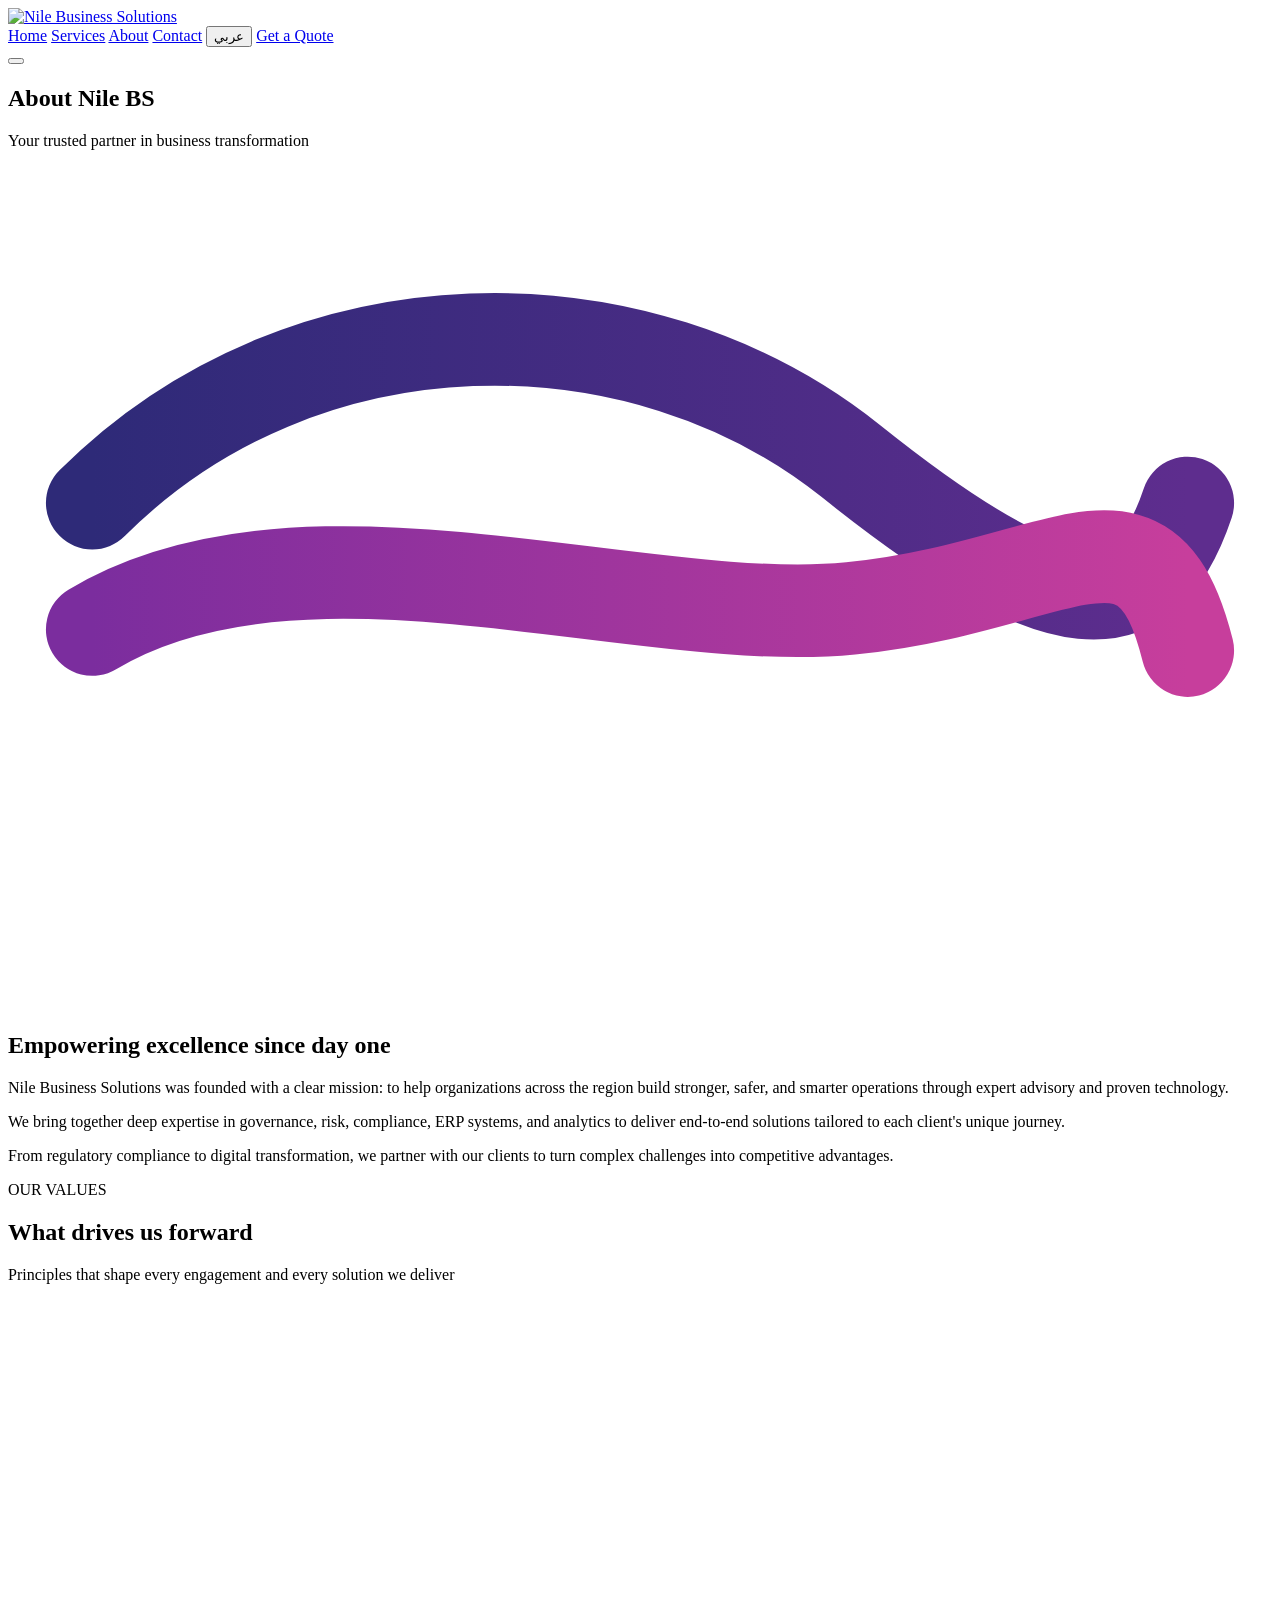
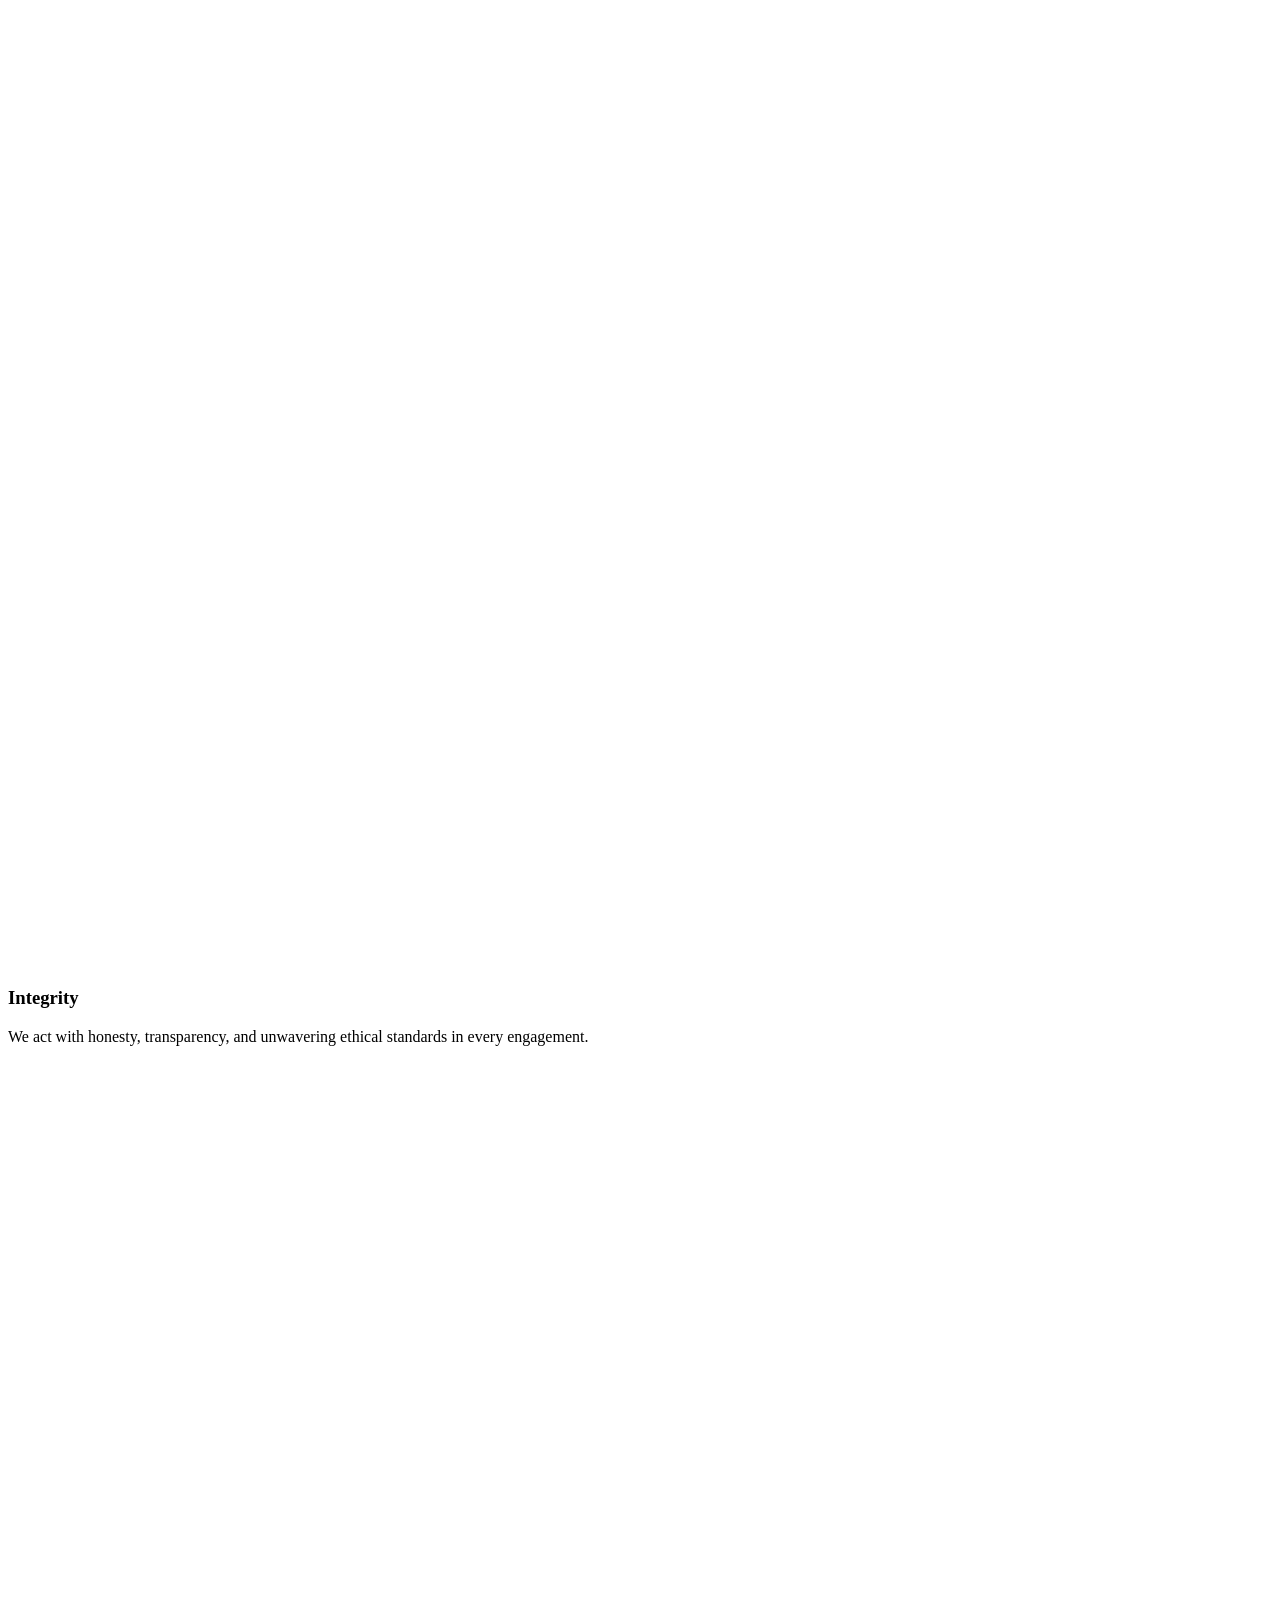
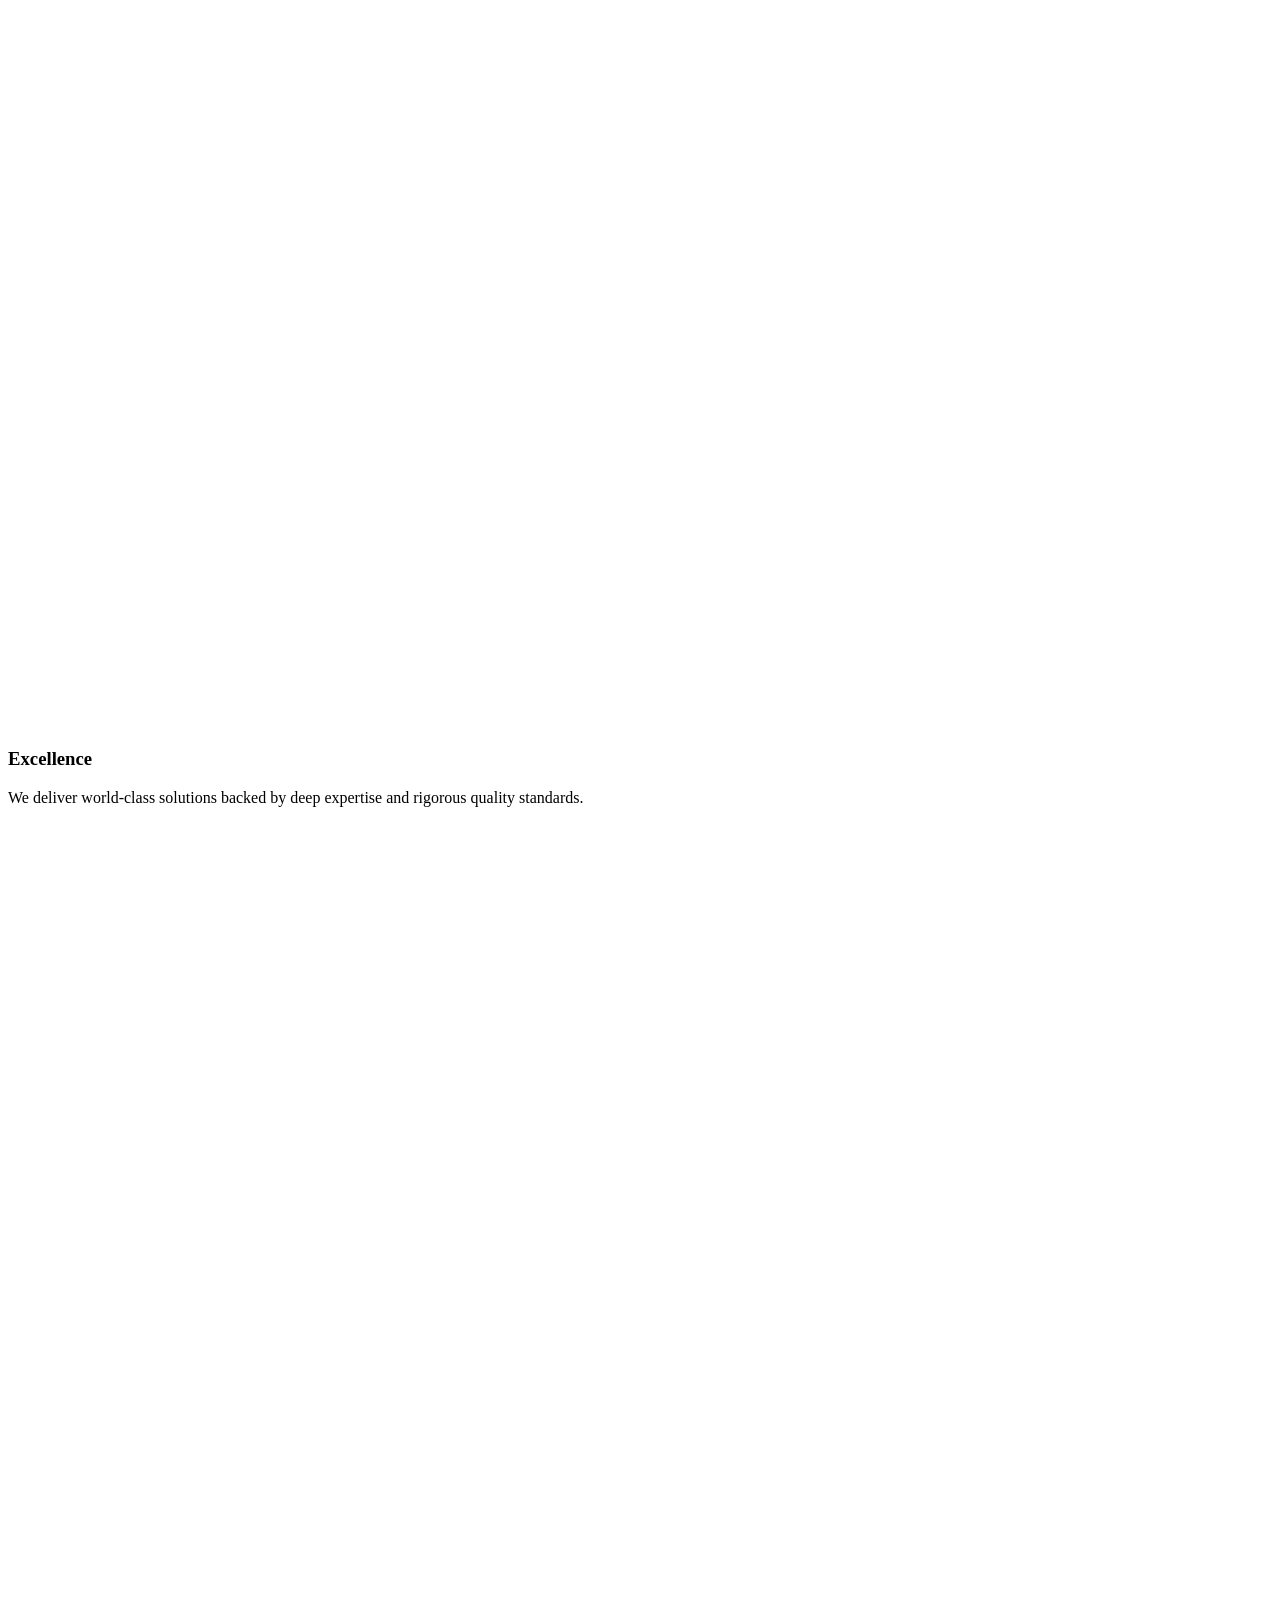
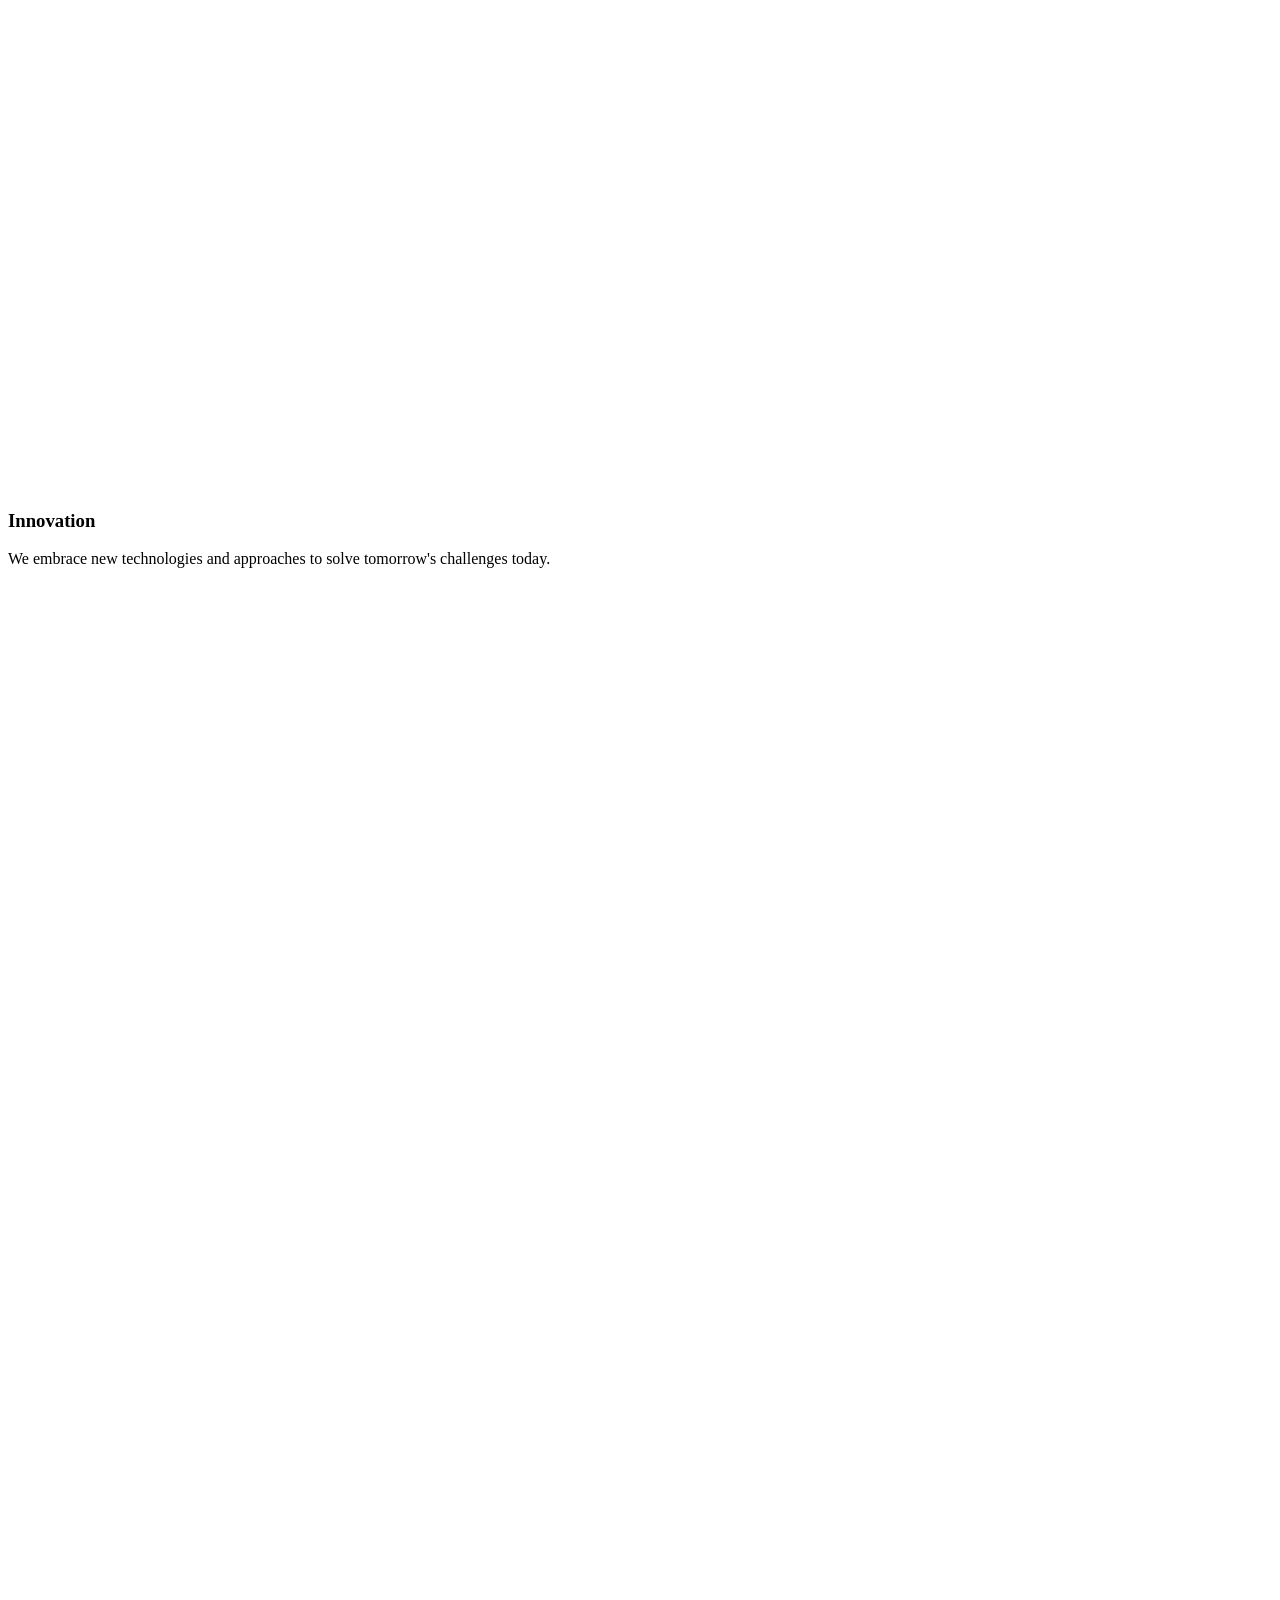
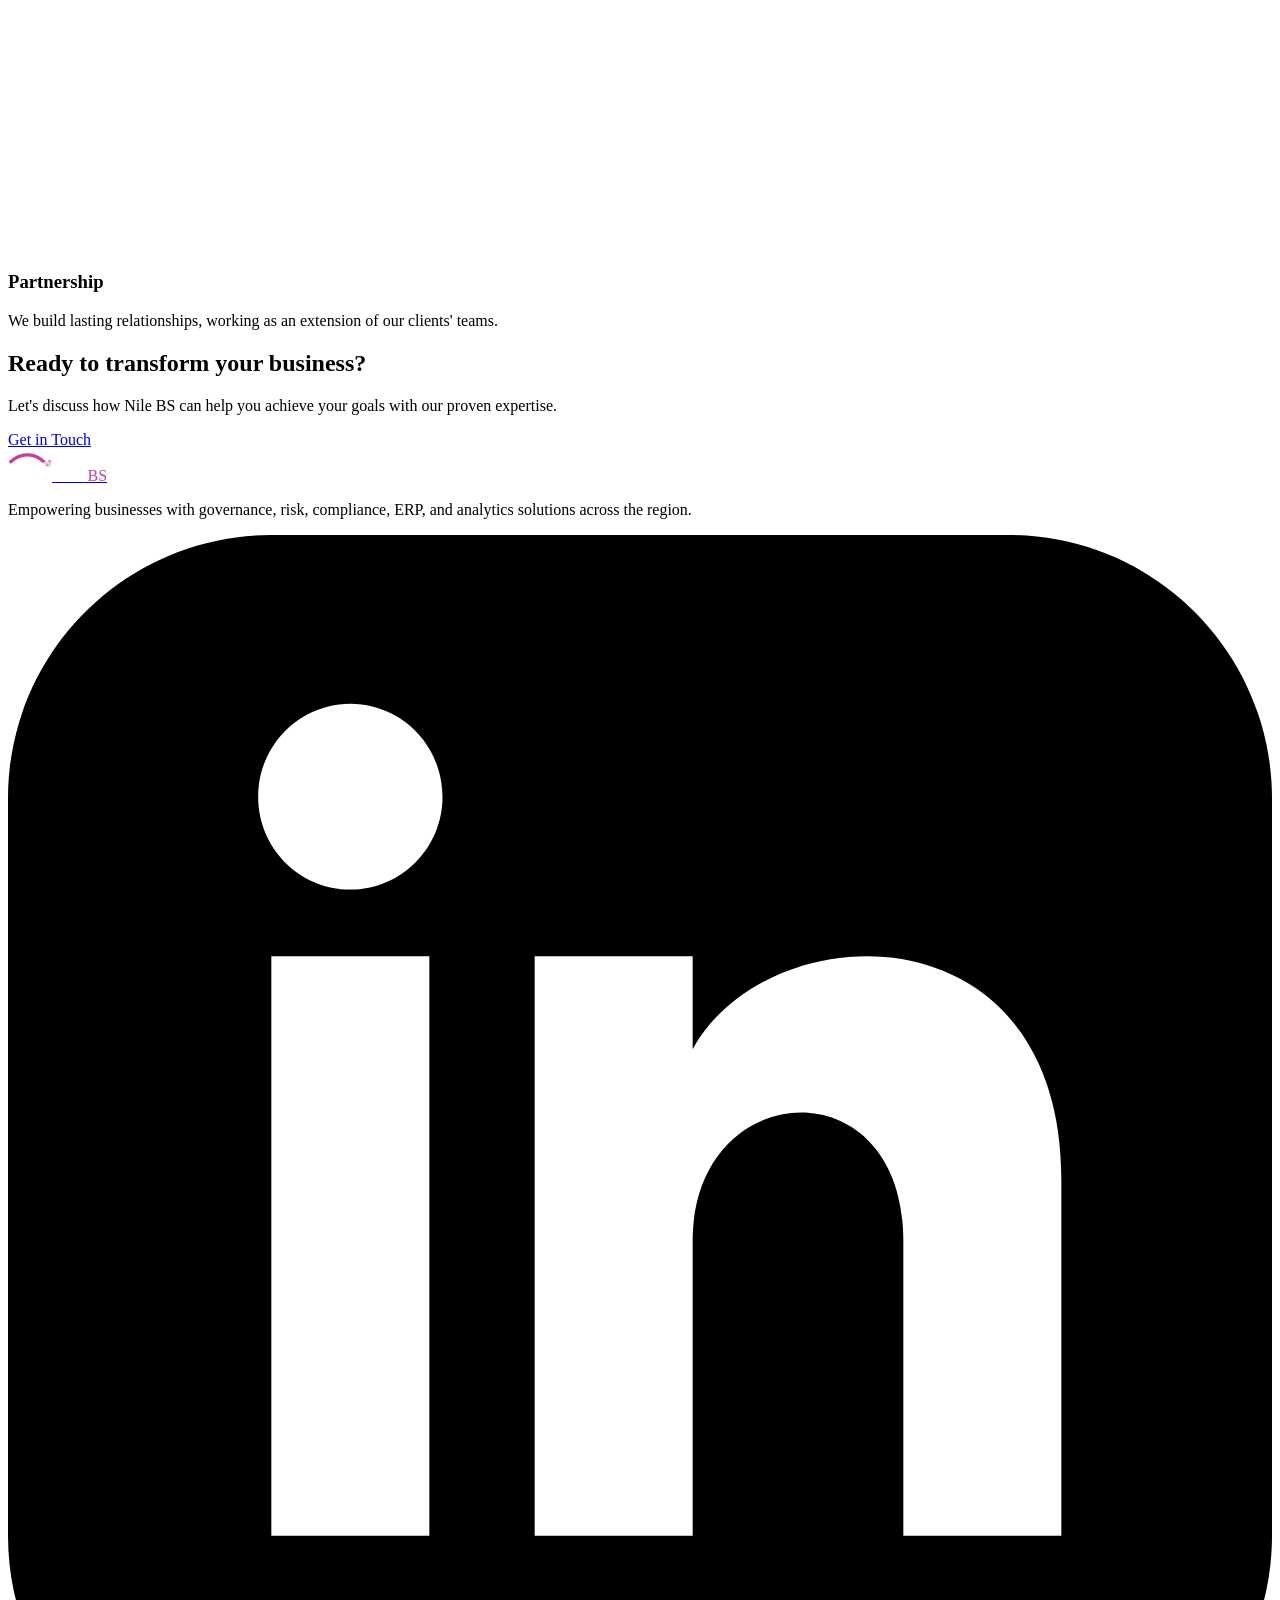
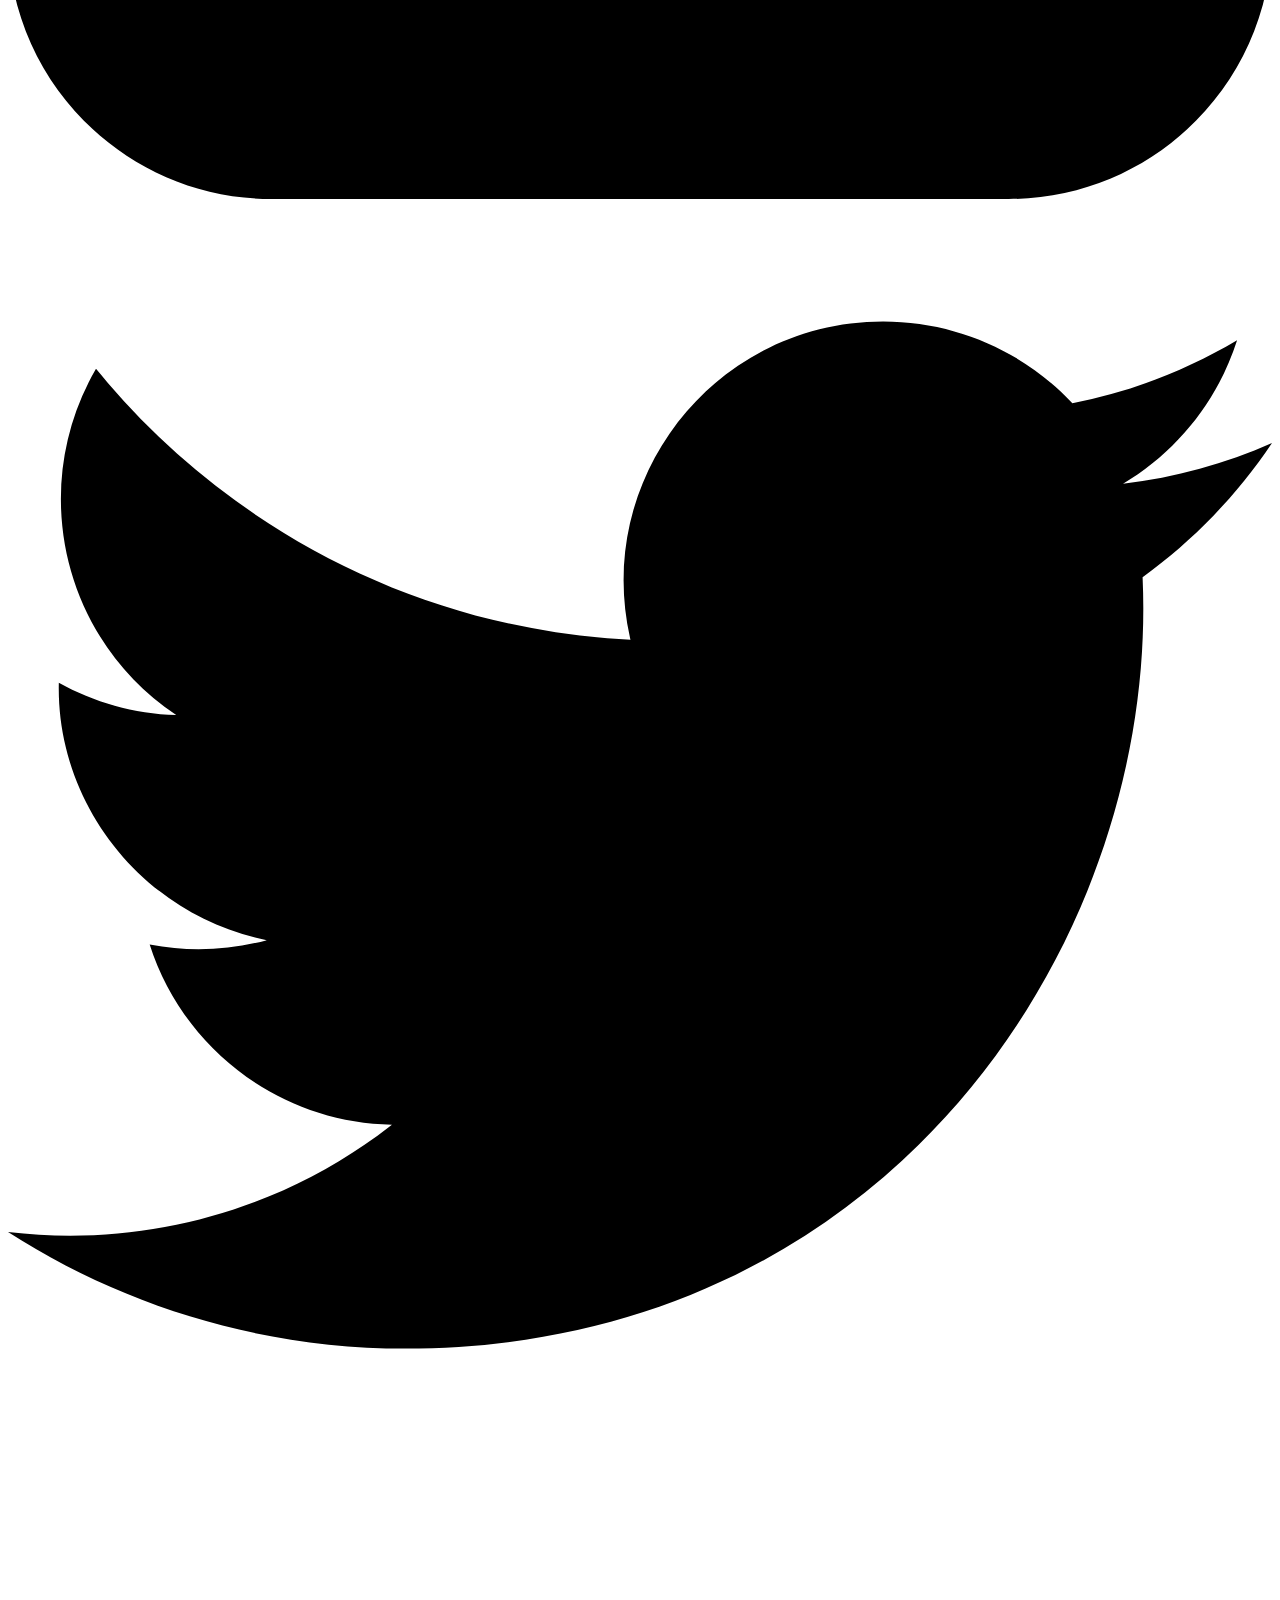
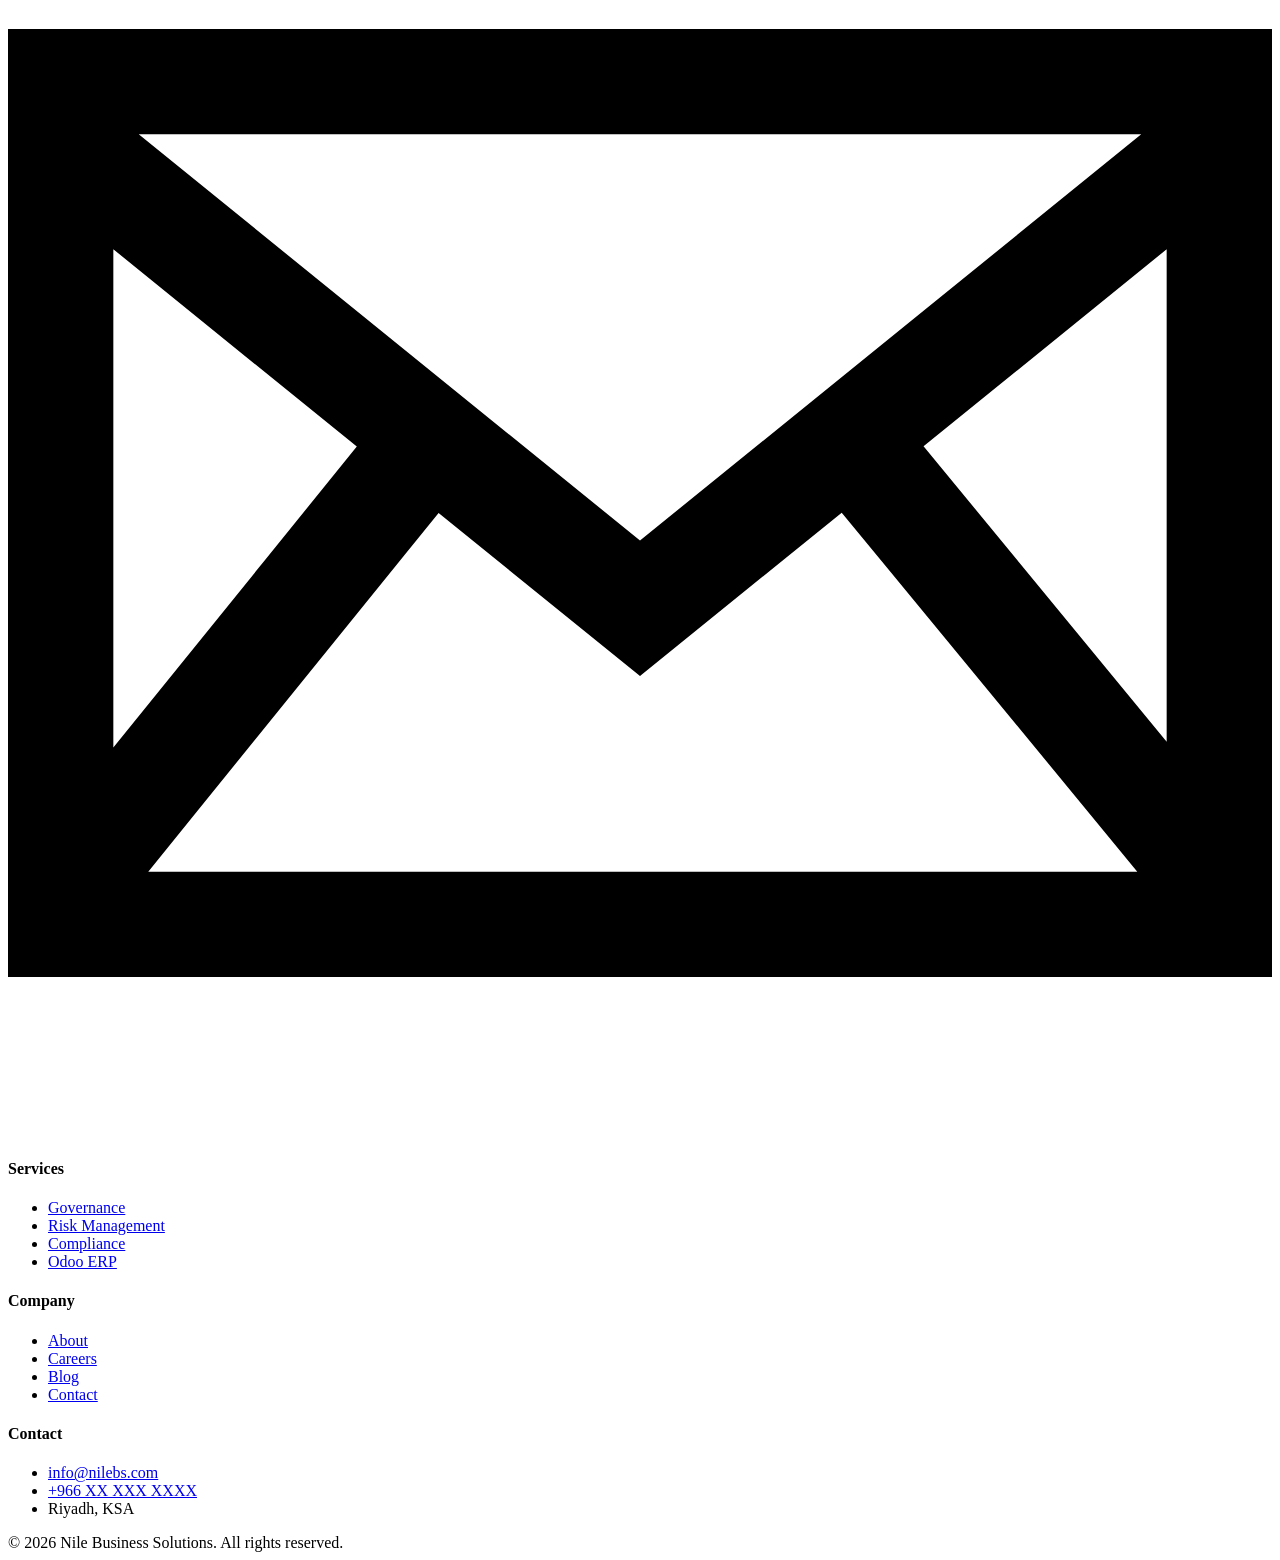
==== about.html @ 7e16ba7f "Add files via upload" ====
<!DOCTYPE html>
<html lang="en" dir="ltr">
<head>
<meta charset="UTF-8">
<meta name="viewport" content="width=device-width, initial-scale=1.0">
<meta name="description" content="Learn about Nile Business Solutions — our story, values, and commitment to excellence in business consulting.">
<title>About — Nile Business Solutions</title>
<link rel="preconnect" href="https://fonts.googleapis.com">
<link rel="preconnect" href="https://fonts.gstatic.com" crossorigin>
<link href="https://fonts.googleapis.com/css2?family=Inter:wght@300;400;500;600;700;800&family=Tajawal:wght@300;400;500;700;800&display=swap" rel="stylesheet">
<link rel="stylesheet" href="css/style.css">
<link rel="icon" type="image/svg+xml" href="images/favicon.svg">
</head>
<body>

<nav class="nav">
<div class="nav-container">
<a href="index.html" class="nav-logo">
<img src="images/logo.png" alt="Nile Business Solutions" style="height: 50px; width: auto;">
</a>
<div class="nav-menu">
<a href="index.html" class="nav-link" data-i18n="nav.home">Home</a>
<a href="services.html" class="nav-link" data-i18n="nav.services">Services</a>
<a href="about.html" class="nav-link active" data-i18n="nav.about">About</a>
<a href="contact.html" class="nav-link" data-i18n="nav.contact">Contact</a>
<button class="lang-switch">عربي</button>
<a href="contact.html" class="nav-cta" data-i18n="nav.cta">Get a Quote</a>
</div>
<button class="mobile-menu-btn" aria-label="Menu">
<span></span><span></span><span></span>
</button>
</div>
</nav>

<section class="page-hero">
<div class="container">
<h1 data-i18n="about.hero.title">About Nile BS</h1>
<p data-i18n="about.hero.subtitle">Your trusted partner in business transformation</p>
</div>
</section>

<section class="section">
<div class="container">
<div class="about-grid">
<div class="about-image fade-in">
<svg viewBox="0 0 300 200" xmlns="http://www.w3.org/2000/svg">
<defs>
<linearGradient id="aboutWave1" x1="0%" y1="0%" x2="100%" y2="0%">
<stop offset="0%" stop-color="#2E2A78"/><stop offset="100%" stop-color="#5E2D8E"/>
</linearGradient>
<linearGradient id="aboutWave2" x1="0%" y1="0%" x2="100%" y2="0%">
<stop offset="0%" stop-color="#7B2D9E"/><stop offset="100%" stop-color="#C73E9C"/>
</linearGradient>
</defs>
<path d="M 20 80 C 70 30, 150 30, 200 70 S 270 110, 280 80" stroke="url(#aboutWave1)" stroke-width="22" fill="none" stroke-linecap="round"/>
<path d="M 20 110 C 70 80, 150 110, 200 105 S 270 75, 280 115" stroke="url(#aboutWave2)" stroke-width="22" fill="none" stroke-linecap="round"/>
</svg>
</div>
<div class="about-text fade-in">
<h2 data-i18n="about.story.title">Empowering excellence since day one</h2>
<p data-i18n="about.story.p1">Nile Business Solutions was founded with a clear mission: to help organizations across the region build stronger, safer, and smarter operations through expert advisory and proven technology.</p>
<p data-i18n="about.story.p2">We bring together deep expertise in governance, risk, compliance, ERP systems, and analytics to deliver end-to-end solutions tailored to each client's unique journey.</p>
<p data-i18n="about.story.p3">From regulatory compliance to digital transformation, we partner with our clients to turn complex challenges into competitive advantages.</p>
</div>
</div>
</div>
</section>

<section class="section section-alt">
<div class="container">
<div class="section-title fade-in">
<span class="section-tag" data-i18n="about.values.tag">OUR VALUES</span>
<h2 data-i18n="about.values.title">What drives us forward</h2>
<p data-i18n="about.values.subtitle">Principles that shape every engagement and every solution we deliver</p>
</div>
<div class="values-grid">

<div class="value-card fade-in">
<div class="value-icon">
<svg viewBox="0 0 24 24" fill="none" stroke-width="2" stroke-linecap="round" stroke-linejoin="round"><path d="M12 22s8-4 8-10V5l-8-3-8 3v7c0 6 8 10 8 10z"/><polyline points="9 12 11 14 15 10"/></svg>
</div>
<h3 data-i18n="about.values.integrity.title">Integrity</h3>
<p data-i18n="about.values.integrity.desc">We act with honesty, transparency, and unwavering ethical standards in every engagement.</p>
</div>

<div class="value-card fade-in">
<div class="value-icon">
<svg viewBox="0 0 24 24" fill="none" stroke-width="2" stroke-linecap="round" stroke-linejoin="round"><circle cx="12" cy="8" r="7"/><polyline points="8.21 13.89 7 23 12 20 17 23 15.79 13.88"/></svg>
</div>
<h3 data-i18n="about.values.excellence.title">Excellence</h3>
<p data-i18n="about.values.excellence.desc">We deliver world-class solutions backed by deep expertise and rigorous quality standards.</p>
</div>

<div class="value-card fade-in">
<div class="value-icon">
<svg viewBox="0 0 24 24" fill="none" stroke-width="2" stroke-linecap="round" stroke-linejoin="round"><path d="M9 11l3 3L22 4"/><path d="M21 12v7a2 2 0 0 1-2 2H5a2 2 0 0 1-2-2V5a2 2 0 0 1 2-2h11"/></svg>
</div>
<h3 data-i18n="about.values.innovation.title">Innovation</h3>
<p data-i18n="about.values.innovation.desc">We embrace new technologies and approaches to solve tomorrow's challenges today.</p>
</div>

<div class="value-card fade-in">
<div class="value-icon">
<svg viewBox="0 0 24 24" fill="none" stroke-width="2" stroke-linecap="round" stroke-linejoin="round"><path d="M17 21v-2a4 4 0 0 0-4-4H5a4 4 0 0 0-4 4v2"/><circle cx="9" cy="7" r="4"/><path d="M23 21v-2a4 4 0 0 0-3-3.87"/><path d="M16 3.13a4 4 0 0 1 0 7.75"/></svg>
</div>
<h3 data-i18n="about.values.partnership.title">Partnership</h3>
<p data-i18n="about.values.partnership.desc">We build lasting relationships, working as an extension of our clients' teams.</p>
</div>

</div>
</div>
</section>

<div class="cta-section fade-in">
<h2 data-i18n="cta.title">Ready to transform your business?</h2>
<p data-i18n="cta.subtitle">Let's discuss how Nile BS can help you achieve your goals with our proven expertise.</p>
<a href="contact.html" class="btn btn-white" data-i18n="cta.button">Get in Touch</a>
</div>

<footer class="footer">
<div class="footer-grid">
<div>
<a href="index.html" class="nav-logo">
<svg viewBox="0 0 80 56" xmlns="http://www.w3.org/2000/svg" style="width: 44px; height: 32px;">
<path d="M 5 22 C 22 6, 45 6, 60 18 S 75 32, 75 22" stroke="#C73E9C" stroke-width="6" fill="none" stroke-linecap="round"/>
<path d="M 5 32 C 22 22, 45 32, 60 28 S 75 18, 75 32" stroke="#fff" stroke-width="6" fill="none" stroke-linecap="round" opacity="0.7"/>
</svg>
<span class="nav-logo-text" style="color: #fff;">Nile<span style="color: #C73E9C; font-weight: 300;"> BS</span></span>
</a>
<p class="footer-about" data-i18n="footer.about">Empowering businesses with governance, risk, compliance, ERP, and analytics solutions across the region.</p>
<div class="footer-social">
<a href="#" aria-label="LinkedIn"><svg viewBox="0 0 24 24"><path d="M19 0h-14c-2.761 0-5 2.239-5 5v14c0 2.761 2.239 5 5 5h14c2.762 0 5-2.239 5-5v-14c0-2.761-2.238-5-5-5zm-11 19h-3v-11h3v11zm-1.5-12.268c-.966 0-1.75-.79-1.75-1.764s.784-1.764 1.75-1.764 1.75.79 1.75 1.764-.783 1.764-1.75 1.764zm13.5 12.268h-3v-5.604c0-3.368-4-3.113-4 0v5.604h-3v-11h3v1.765c1.396-2.586 7-2.777 7 2.476v6.759z"/></svg></a>
<a href="#" aria-label="Twitter"><svg viewBox="0 0 24 24"><path d="M24 4.557c-.883.392-1.832.656-2.828.775 1.017-.609 1.798-1.574 2.165-2.724-.951.564-2.005.974-3.127 1.195-.897-.957-2.178-1.555-3.594-1.555-3.179 0-5.515 2.966-4.797 6.045-4.091-.205-7.719-2.165-10.148-5.144-1.29 2.213-.669 5.108 1.523 6.574-.806-.026-1.566-.247-2.229-.616-.054 2.281 1.581 4.415 3.949 4.89-.693.188-1.452.232-2.224.084.626 1.956 2.444 3.379 4.6 3.419-2.07 1.623-4.678 2.348-7.29 2.04 2.179 1.397 4.768 2.212 7.548 2.212 9.142 0 14.307-7.721 13.995-14.646.962-.695 1.797-1.562 2.457-2.549z"/></svg></a>
<a href="#" aria-label="Email"><svg viewBox="0 0 24 24"><path d="M0 3v18h24v-18h-24zm6.623 7.929l-4.623 5.712v-9.458l4.623 3.746zm-4.141-5.929h19.035l-9.517 7.713-9.518-7.713zm5.694 7.188l3.824 3.099 3.83-3.104 5.612 6.817h-18.779l5.513-6.812zm9.208-1.264l4.616-3.741v9.348l-4.616-5.607z"/></svg></a>
</div>
</div>
<div>
<h4 data-i18n="footer.services">Services</h4>
<ul>
<li><a href="services.html" data-i18n="services.governance.title">Governance</a></li>
<li><a href="services.html" data-i18n="services.risk.title">Risk Management</a></li>
<li><a href="services.html" data-i18n="services.compliance.title">Compliance</a></li>
<li><a href="services.html" data-i18n="services.erp.title">Odoo ERP</a></li>
</ul>
</div>
<div>
<h4 data-i18n="footer.company">Company</h4>
<ul>
<li><a href="about.html" data-i18n="nav.about">About</a></li>
<li><a href="#" data-i18n="footer.careers">Careers</a></li>
<li><a href="#" data-i18n="footer.blog">Blog</a></li>
<li><a href="contact.html" data-i18n="nav.contact">Contact</a></li>
</ul>
</div>
<div>
<h4 data-i18n="footer.contact">Contact</h4>
<ul>
<li><a href="mailto:info@nilebs.com">info@nilebs.com</a></li>
<li><a href="tel:+966000000000">+966 XX XXX XXXX</a></li>
<li><span data-i18n="contact.address.value">Riyadh, KSA</span></li>
</ul>
</div>
</div>
<div class="footer-bottom">
<span data-i18n="footer.rights">© 2026 Nile Business Solutions. All rights reserved.</span>
</div>
</footer>

<script src="locales/translations.js"></script>
<script src="js/main.js"></script>
</body>
</html>
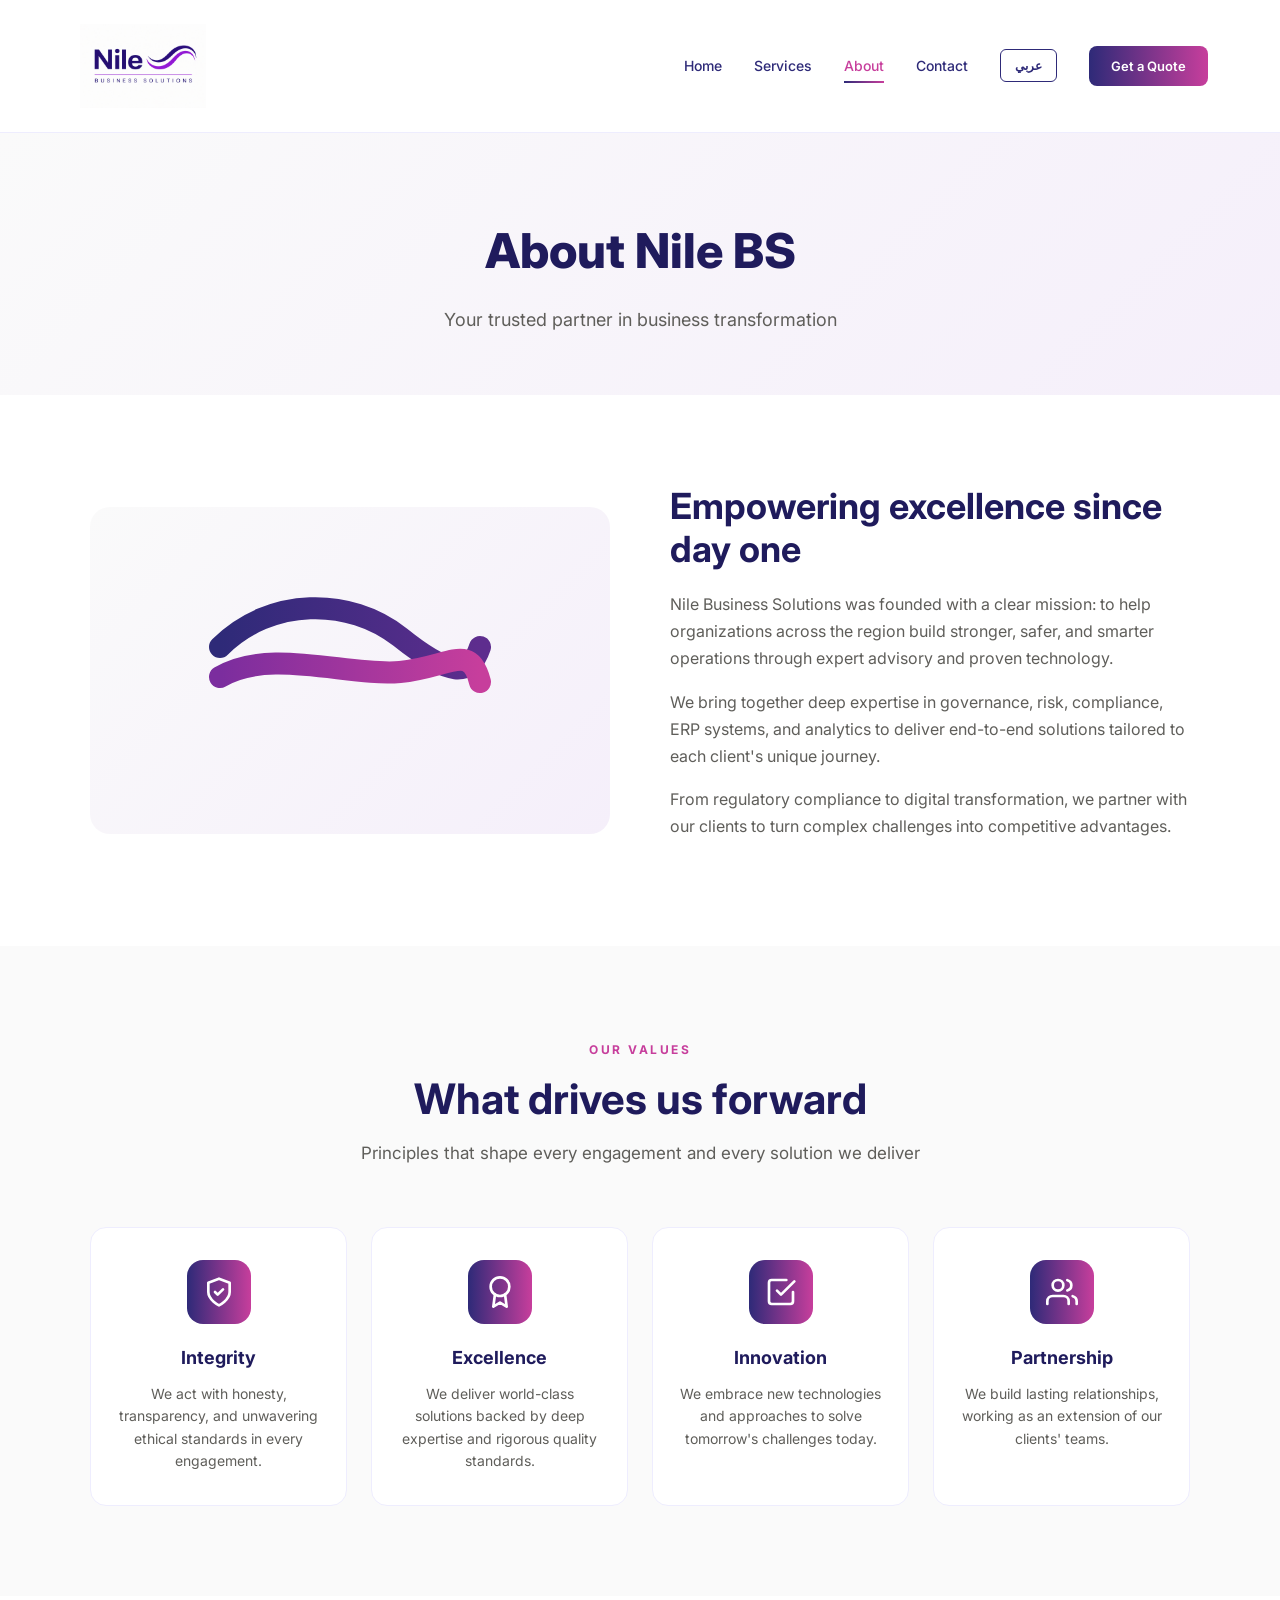
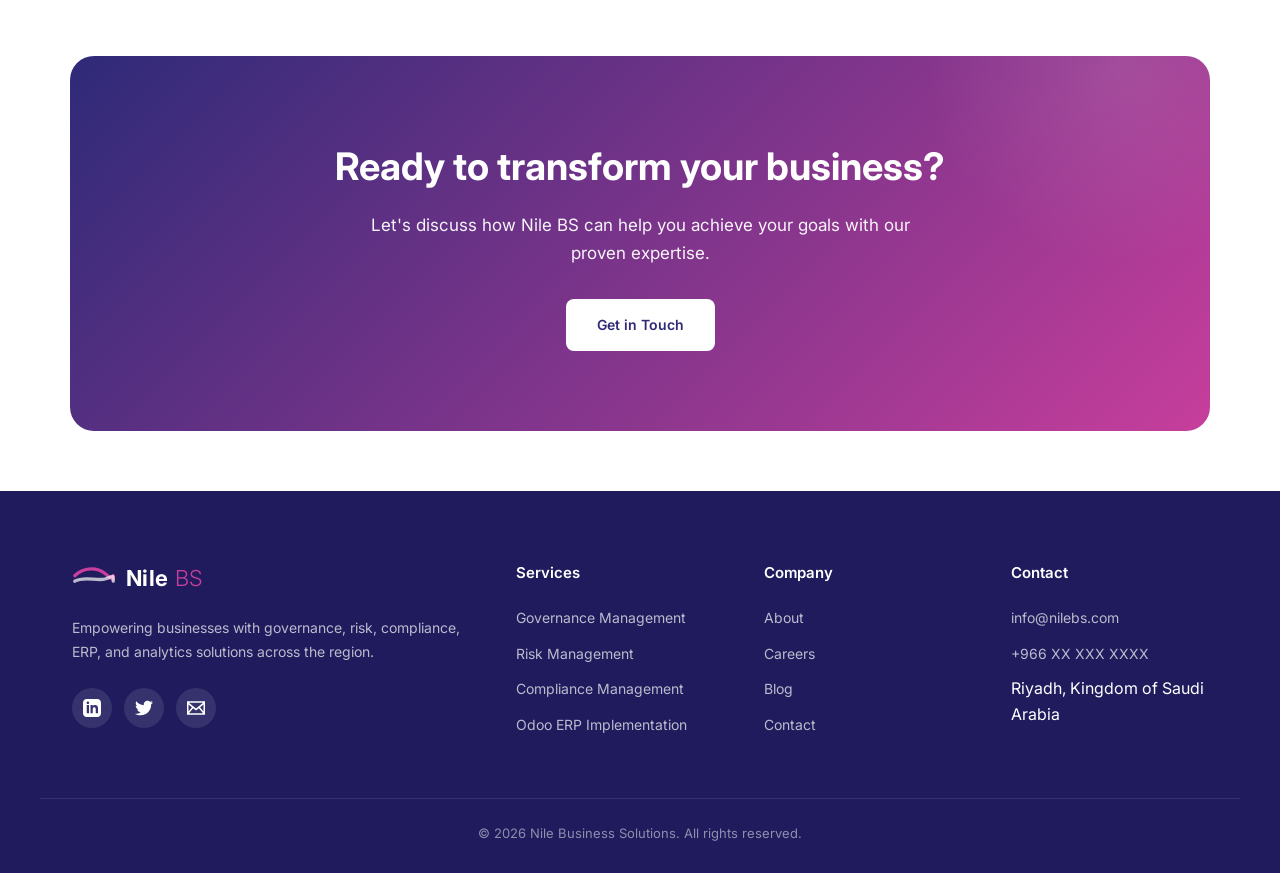
==== commit 3da1de8a: "Add files via upload" ====
--- a/about.html
+++ b/about.html
@@ -16,7 +16,7 @@
 <nav class="nav">
 <div class="nav-container">
 <a href="index.html" class="nav-logo">
-<img src="images/logo.png" alt="Nile Business Solutions" style="height: 50px; width: auto;">
+<img src="images/logo.png" alt="Nile Business Solutions" style="height: 100px; width: auto; background: #fff; padding: 8px; border-radius: 8px;">
 </a>
 <div class="nav-menu">
 <a href="index.html" class="nav-link" data-i18n="nav.home">Home</a>
--- a/css/style.css
+++ b/css/style.css
@@ -0,0 +1,1070 @@
+/* ==========================================================================
+   Nile Business Solutions — Main Stylesheet
+   ========================================================================== */
+
+/* Reset & Base */
+*, *::before, *::after { box-sizing: border-box; margin: 0; padding: 0; }
+html { scroll-behavior: smooth; }
+body {
+  font-family: 'Inter', -apple-system, BlinkMacSystemFont, 'Segoe UI', Roboto, sans-serif;
+  font-size: 16px;
+  line-height: 1.6;
+  color: #1F1B5C;
+  background: #fff;
+  -webkit-font-smoothing: antialiased;
+  -moz-osx-font-smoothing: grayscale;
+}
+
+/* RTL Support */
+body[dir="rtl"] {
+  font-family: 'Tajawal', -apple-system, sans-serif;
+  text-align: right;
+}
+
+/* Brand Variables */
+:root {
+  --primary: #2E2A78;
+  --primary-dark: #1F1B5C;
+  --secondary: #C73E9C;
+  --secondary-dark: #9B2D7A;
+  --accent: #5E2D8E;
+  --gradient: linear-gradient(90deg, #2E2A78, #C73E9C);
+  --gradient-soft: linear-gradient(135deg, #FAFAFA 0%, #F5EFFA 100%);
+  --gradient-bold: linear-gradient(135deg, #2E2A78 0%, #C73E9C 100%);
+  --text-dark: #1F1B5C;
+  --text-medium: #5F5E5A;
+  --text-light: #888780;
+  --bg-light: #FAFAFA;
+  --border-light: #EEEDFE;
+  --shadow-sm: 0 2px 8px rgba(46, 42, 120, 0.06);
+  --shadow-md: 0 8px 24px rgba(46, 42, 120, 0.1);
+  --shadow-lg: 0 12px 40px rgba(46, 42, 120, 0.15);
+  --transition: all 0.3s cubic-bezier(0.4, 0, 0.2, 1);
+}
+
+img { max-width: 100%; height: auto; display: block; }
+a { color: inherit; text-decoration: none; transition: var(--transition); }
+button { font-family: inherit; cursor: pointer; border: none; background: none; }
+ul { list-style: none; }
+
+/* Container */
+.container {
+  max-width: 1200px;
+  margin: 0 auto;
+  padding: 0 32px;
+}
+
+/* ==========================================================================
+   Navigation
+   ========================================================================== */
+.nav {
+  background: rgba(255, 255, 255, 0.95);
+  backdrop-filter: blur(10px);
+  -webkit-backdrop-filter: blur(10px);
+  border-bottom: 1px solid var(--border-light);
+  padding: 16px 0;
+  position: sticky;
+  top: 0;
+  z-index: 100;
+  transition: var(--transition);
+}
+
+.nav-container {
+  max-width: 1200px;
+  margin: 0 auto;
+  padding: 0 32px;
+  display: flex;
+  align-items: center;
+  justify-content: space-between;
+}
+
+.nav-logo {
+  display: flex;
+  align-items: center;
+  gap: 10px;
+}
+
+.nav-logo svg { width: 44px; height: 32px; }
+
+.nav-logo-text {
+  font-size: 22px;
+  font-weight: 700;
+  color: var(--primary);
+  letter-spacing: 0.3px;
+}
+
+.nav-logo-text .bs {
+  color: var(--secondary);
+  font-weight: 300;
+}
+
+.nav-menu {
+  display: flex;
+  gap: 32px;
+  align-items: center;
+}
+
+.nav-link {
+  color: var(--primary);
+  font-size: 14px;
+  font-weight: 500;
+  position: relative;
+  padding: 6px 0;
+}
+
+.nav-link::after {
+  content: '';
+  position: absolute;
+  bottom: 0;
+  left: 0;
+  width: 0;
+  height: 2px;
+  background: var(--gradient);
+  transition: var(--transition);
+}
+
+.nav-link:hover::after,
+.nav-link.active::after {
+  width: 100%;
+}
+
+.nav-link.active {
+  color: var(--secondary);
+}
+
+.lang-switch {
+  padding: 8px 14px;
+  border: 1.5px solid var(--primary);
+  border-radius: 6px;
+  font-size: 12px;
+  color: var(--primary);
+  background: #fff;
+  font-weight: 600;
+  cursor: pointer;
+  transition: var(--transition);
+}
+
+.lang-switch:hover {
+  background: var(--primary);
+  color: #fff;
+}
+
+.nav-cta {
+  background: var(--gradient);
+  color: #fff !important;
+  padding: 10px 22px;
+  border-radius: 8px;
+  font-size: 13px;
+  font-weight: 600;
+  transition: var(--transition);
+}
+
+.nav-cta:hover {
+  transform: translateY(-2px);
+  box-shadow: var(--shadow-md);
+}
+
+.mobile-menu-btn {
+  display: none;
+  width: 40px;
+  height: 40px;
+  flex-direction: column;
+  justify-content: center;
+  align-items: center;
+  gap: 4px;
+}
+
+.mobile-menu-btn span {
+  width: 24px;
+  height: 2px;
+  background: var(--primary);
+  transition: var(--transition);
+}
+
+/* ==========================================================================
+   Hero Section
+   ========================================================================== */
+.hero {
+  background: var(--gradient-soft);
+  padding: 100px 0 80px;
+  text-align: center;
+  position: relative;
+  overflow: hidden;
+}
+
+.hero::before,
+.hero::after {
+  content: '';
+  position: absolute;
+  border-radius: 50%;
+  pointer-events: none;
+}
+
+.hero::before {
+  top: -150px;
+  right: -150px;
+  width: 500px;
+  height: 500px;
+  background: radial-gradient(circle, rgba(199, 62, 156, 0.1) 0%, transparent 70%);
+}
+
+.hero::after {
+  bottom: -200px;
+  left: -200px;
+  width: 600px;
+  height: 600px;
+  background: radial-gradient(circle, rgba(46, 42, 120, 0.08) 0%, transparent 70%);
+}
+
+.hero-tag {
+  display: inline-block;
+  padding: 8px 20px;
+  background: #fff;
+  border: 1px solid var(--border-light);
+  border-radius: 100px;
+  font-size: 12px;
+  color: var(--secondary);
+  font-weight: 600;
+  letter-spacing: 1.5px;
+  margin-bottom: 28px;
+  position: relative;
+  z-index: 1;
+  animation: fadeInUp 0.6s ease forwards;
+}
+
+.hero h1 {
+  font-size: 56px;
+  font-weight: 800;
+  line-height: 1.1;
+  margin-bottom: 24px;
+  max-width: 800px;
+  margin-left: auto;
+  margin-right: auto;
+  position: relative;
+  z-index: 1;
+  animation: fadeInUp 0.8s ease forwards;
+  animation-delay: 0.1s;
+  opacity: 0;
+}
+
+.hero h1 .accent {
+  background: var(--gradient);
+  -webkit-background-clip: text;
+  -webkit-text-fill-color: transparent;
+  background-clip: text;
+}
+
+.hero p {
+  font-size: 19px;
+  color: var(--text-medium);
+  max-width: 640px;
+  margin: 0 auto 40px;
+  position: relative;
+  z-index: 1;
+  animation: fadeInUp 1s ease forwards;
+  animation-delay: 0.2s;
+  opacity: 0;
+}
+
+.hero-buttons {
+  display: flex;
+  gap: 16px;
+  justify-content: center;
+  flex-wrap: wrap;
+  position: relative;
+  z-index: 1;
+  animation: fadeInUp 1.2s ease forwards;
+  animation-delay: 0.3s;
+  opacity: 0;
+}
+
+.btn {
+  display: inline-flex;
+  align-items: center;
+  gap: 8px;
+  padding: 14px 30px;
+  border-radius: 8px;
+  font-size: 14px;
+  font-weight: 600;
+  transition: var(--transition);
+  cursor: pointer;
+  border: 1.5px solid transparent;
+}
+
+.btn-primary {
+  background: var(--gradient);
+  color: #fff;
+}
+
+.btn-primary:hover {
+  transform: translateY(-3px);
+  box-shadow: var(--shadow-lg);
+}
+
+.btn-secondary {
+  background: #fff;
+  color: var(--primary);
+  border-color: var(--primary);
+}
+
+.btn-secondary:hover {
+  background: var(--primary);
+  color: #fff;
+}
+
+@keyframes fadeInUp {
+  from { opacity: 0; transform: translateY(30px); }
+  to { opacity: 1; transform: translateY(0); }
+}
+
+/* ==========================================================================
+   Sections
+   ========================================================================== */
+.section {
+  padding: 90px 0;
+}
+
+.section-alt {
+  background: var(--bg-light);
+}
+
+.section-title {
+  text-align: center;
+  max-width: 720px;
+  margin: 0 auto 60px;
+}
+
+.section-tag {
+  display: inline-block;
+  font-size: 12px;
+  color: var(--secondary);
+  font-weight: 700;
+  letter-spacing: 2.5px;
+  margin-bottom: 14px;
+  text-transform: uppercase;
+}
+
+.section-title h2 {
+  font-size: 42px;
+  font-weight: 700;
+  color: var(--primary-dark);
+  margin-bottom: 16px;
+  line-height: 1.2;
+}
+
+.section-title p {
+  font-size: 17px;
+  color: var(--text-medium);
+}
+
+/* ==========================================================================
+   Stats
+   ========================================================================== */
+.stats {
+  padding: 70px 0;
+}
+
+.stats-grid {
+  display: grid;
+  grid-template-columns: repeat(4, 1fr);
+  gap: 32px;
+  max-width: 1000px;
+  margin: 0 auto;
+  text-align: center;
+}
+
+.stat-item {
+  padding: 20px;
+}
+
+.stat-num {
+  font-size: 48px;
+  font-weight: 800;
+  background: var(--gradient);
+  -webkit-background-clip: text;
+  -webkit-text-fill-color: transparent;
+  background-clip: text;
+  margin-bottom: 8px;
+  line-height: 1;
+}
+
+.stat-label {
+  font-size: 13px;
+  color: var(--text-medium);
+  font-weight: 600;
+  letter-spacing: 1.5px;
+  text-transform: uppercase;
+}
+
+/* ==========================================================================
+   Services Grid
+   ========================================================================== */
+.services-grid {
+  display: grid;
+  grid-template-columns: repeat(auto-fit, minmax(280px, 1fr));
+  gap: 24px;
+  max-width: 1200px;
+  margin: 0 auto;
+}
+
+.service-card {
+  background: #fff;
+  padding: 32px 28px;
+  border-radius: 16px;
+  border: 1px solid var(--border-light);
+  transition: var(--transition);
+  cursor: pointer;
+  position: relative;
+  overflow: hidden;
+}
+
+.service-card::before {
+  content: '';
+  position: absolute;
+  top: 0;
+  left: 0;
+  width: 100%;
+  height: 4px;
+  background: var(--gradient);
+  transform: scaleX(0);
+  transform-origin: left;
+  transition: var(--transition);
+}
+
+.service-card:hover {
+  transform: translateY(-8px);
+  box-shadow: var(--shadow-lg);
+  border-color: var(--secondary);
+}
+
+.service-card:hover::before {
+  transform: scaleX(1);
+}
+
+.service-icon {
+  width: 56px;
+  height: 56px;
+  border-radius: 14px;
+  background: var(--gradient);
+  display: flex;
+  align-items: center;
+  justify-content: center;
+  margin-bottom: 22px;
+  color: #fff;
+}
+
+.service-icon svg {
+  width: 28px;
+  height: 28px;
+  stroke: #fff;
+}
+
+.service-card h3 {
+  font-size: 19px;
+  font-weight: 700;
+  color: var(--primary-dark);
+  margin-bottom: 12px;
+}
+
+.service-card p {
+  font-size: 14.5px;
+  color: var(--text-medium);
+  line-height: 1.65;
+}
+
+/* ==========================================================================
+   Customer Logos Carousel
+   ========================================================================== */
+.customers {
+  padding: 80px 0;
+  background: #fff;
+  overflow: hidden;
+}
+
+.customers-title {
+  text-align: center;
+  font-size: 13px;
+  color: var(--text-medium);
+  font-weight: 700;
+  letter-spacing: 2.5px;
+  margin-bottom: 50px;
+  text-transform: uppercase;
+}
+
+.logos-track-wrapper {
+  overflow: hidden;
+  width: 100%;
+  -webkit-mask-image: linear-gradient(to right, transparent, #000 10%, #000 90%, transparent);
+  mask-image: linear-gradient(to right, transparent, #000 10%, #000 90%, transparent);
+}
+
+.logos-track {
+  display: flex;
+  gap: 60px;
+  animation: scroll 35s linear infinite;
+  width: max-content;
+}
+
+.logos-track:hover {
+  animation-play-state: paused;
+}
+
+.logo-item {
+  flex-shrink: 0;
+  width: 160px;
+  height: 70px;
+  display: flex;
+  align-items: center;
+  justify-content: center;
+  background: #fff;
+  border: 1px solid var(--border-light);
+  border-radius: 10px;
+  color: var(--text-light);
+  font-size: 13px;
+  font-weight: 600;
+  filter: grayscale(100%) opacity(0.65);
+  transition: var(--transition);
+  padding: 12px;
+}
+
+.logo-item:hover {
+  filter: grayscale(0%) opacity(1);
+  transform: scale(1.05);
+  border-color: var(--secondary);
+}
+
+.logo-item img {
+  max-width: 100%;
+  max-height: 100%;
+  object-fit: contain;
+}
+
+@keyframes scroll {
+  0% { transform: translateX(0); }
+  100% { transform: translateX(-50%); }
+}
+
+[dir="rtl"] .logos-track {
+  animation: scroll-rtl 35s linear infinite;
+}
+
+@keyframes scroll-rtl {
+  0% { transform: translateX(-50%); }
+  100% { transform: translateX(0); }
+}
+
+/* ==========================================================================
+   CTA Section
+   ========================================================================== */
+.cta-section {
+  background: var(--gradient-bold);
+  padding: 80px 60px;
+  text-align: center;
+  color: #fff;
+  border-radius: 24px;
+  margin: 60px auto;
+  max-width: 1140px;
+  position: relative;
+  overflow: hidden;
+}
+
+.cta-section::before {
+  content: '';
+  position: absolute;
+  top: -50%;
+  right: -10%;
+  width: 400px;
+  height: 400px;
+  background: radial-gradient(circle, rgba(255, 255, 255, 0.1) 0%, transparent 70%);
+  border-radius: 50%;
+}
+
+.cta-section h2 {
+  font-size: 38px;
+  font-weight: 700;
+  margin-bottom: 16px;
+  position: relative;
+  z-index: 1;
+}
+
+.cta-section p {
+  font-size: 17px;
+  opacity: 0.95;
+  max-width: 540px;
+  margin: 0 auto 32px;
+  position: relative;
+  z-index: 1;
+}
+
+.btn-white {
+  background: #fff;
+  color: var(--primary);
+  position: relative;
+  z-index: 1;
+}
+
+.btn-white:hover {
+  transform: translateY(-3px);
+  box-shadow: 0 12px 30px rgba(0, 0, 0, 0.2);
+}
+
+/* ==========================================================================
+   Footer
+   ========================================================================== */
+.footer {
+  background: var(--primary-dark);
+  color: #fff;
+  padding: 70px 0 30px;
+}
+
+.footer-grid {
+  display: grid;
+  grid-template-columns: 2fr 1fr 1fr 1fr;
+  gap: 50px;
+  max-width: 1200px;
+  margin: 0 auto 50px;
+  padding: 0 32px;
+}
+
+.footer-about {
+  font-size: 14px;
+  color: rgba(255, 255, 255, 0.7);
+  line-height: 1.7;
+  margin-top: 20px;
+  margin-bottom: 24px;
+}
+
+.footer-social {
+  display: flex;
+  gap: 12px;
+}
+
+.footer-social a {
+  width: 40px;
+  height: 40px;
+  border-radius: 50%;
+  background: rgba(255, 255, 255, 0.1);
+  display: flex;
+  align-items: center;
+  justify-content: center;
+  transition: var(--transition);
+}
+
+.footer-social a:hover {
+  background: var(--secondary);
+  transform: translateY(-3px);
+}
+
+.footer-social svg {
+  width: 18px;
+  height: 18px;
+  fill: #fff;
+}
+
+.footer h4 {
+  font-size: 15px;
+  margin-bottom: 20px;
+  color: #fff;
+  font-weight: 600;
+}
+
+.footer ul li {
+  margin-bottom: 10px;
+}
+
+.footer a {
+  color: rgba(255, 255, 255, 0.7);
+  font-size: 14px;
+}
+
+.footer a:hover {
+  color: var(--secondary);
+}
+
+.footer-bottom {
+  border-top: 1px solid rgba(255, 255, 255, 0.1);
+  padding-top: 24px;
+  text-align: center;
+  font-size: 13px;
+  color: rgba(255, 255, 255, 0.5);
+  max-width: 1200px;
+  margin: 0 auto;
+  padding-left: 32px;
+  padding-right: 32px;
+}
+
+/* ==========================================================================
+   Page Hero (for inner pages)
+   ========================================================================== */
+.page-hero {
+  background: var(--gradient-soft);
+  padding: 80px 0 60px;
+  text-align: center;
+  position: relative;
+  overflow: hidden;
+}
+
+.page-hero h1 {
+  font-size: 48px;
+  font-weight: 800;
+  color: var(--primary-dark);
+  margin-bottom: 16px;
+}
+
+.page-hero p {
+  font-size: 18px;
+  color: var(--text-medium);
+  max-width: 600px;
+  margin: 0 auto;
+}
+
+.breadcrumb {
+  font-size: 13px;
+  color: var(--text-medium);
+  margin-bottom: 16px;
+}
+
+.breadcrumb a:hover {
+  color: var(--secondary);
+}
+
+/* ==========================================================================
+   Service Detail Cards (Services page)
+   ========================================================================== */
+.service-detail {
+  background: #fff;
+  border-radius: 20px;
+  padding: 40px;
+  margin-bottom: 24px;
+  border: 1px solid var(--border-light);
+  display: grid;
+  grid-template-columns: auto 1fr;
+  gap: 32px;
+  align-items: start;
+  transition: var(--transition);
+}
+
+.service-detail:hover {
+  box-shadow: var(--shadow-md);
+}
+
+.service-detail-icon {
+  width: 80px;
+  height: 80px;
+  border-radius: 20px;
+  background: var(--gradient);
+  display: flex;
+  align-items: center;
+  justify-content: center;
+  flex-shrink: 0;
+}
+
+.service-detail-icon svg {
+  width: 40px;
+  height: 40px;
+  stroke: #fff;
+}
+
+.service-detail h3 {
+  font-size: 24px;
+  color: var(--primary-dark);
+  margin-bottom: 12px;
+  font-weight: 700;
+}
+
+.service-detail p {
+  font-size: 15.5px;
+  color: var(--text-medium);
+  margin-bottom: 16px;
+  line-height: 1.7;
+}
+
+.service-features {
+  display: flex;
+  flex-wrap: wrap;
+  gap: 8px;
+}
+
+.service-feature {
+  background: var(--bg-light);
+  border: 1px solid var(--border-light);
+  color: var(--primary);
+  font-size: 12px;
+  font-weight: 600;
+  padding: 6px 14px;
+  border-radius: 100px;
+}
+
+/* ==========================================================================
+   About Page
+   ========================================================================== */
+.about-grid {
+  display: grid;
+  grid-template-columns: 1fr 1fr;
+  gap: 60px;
+  align-items: center;
+  max-width: 1100px;
+  margin: 0 auto;
+}
+
+.about-image {
+  background: var(--gradient-soft);
+  border-radius: 20px;
+  padding: 60px;
+  text-align: center;
+}
+
+.about-image svg {
+  width: 100%;
+  max-width: 300px;
+}
+
+.about-text h2 {
+  font-size: 36px;
+  color: var(--primary-dark);
+  margin-bottom: 20px;
+  font-weight: 700;
+  line-height: 1.2;
+}
+
+.about-text p {
+  font-size: 16px;
+  color: var(--text-medium);
+  margin-bottom: 16px;
+  line-height: 1.7;
+}
+
+.values-grid {
+  display: grid;
+  grid-template-columns: repeat(auto-fit, minmax(240px, 1fr));
+  gap: 24px;
+  max-width: 1100px;
+  margin: 0 auto;
+}
+
+.value-card {
+  text-align: center;
+  padding: 32px 24px;
+  background: #fff;
+  border-radius: 16px;
+  border: 1px solid var(--border-light);
+  transition: var(--transition);
+}
+
+.value-card:hover {
+  transform: translateY(-6px);
+  box-shadow: var(--shadow-md);
+  border-color: var(--secondary);
+}
+
+.value-icon {
+  width: 64px;
+  height: 64px;
+  border-radius: 16px;
+  background: var(--gradient);
+  display: flex;
+  align-items: center;
+  justify-content: center;
+  margin: 0 auto 20px;
+}
+
+.value-icon svg {
+  width: 32px;
+  height: 32px;
+  stroke: #fff;
+}
+
+.value-card h3 {
+  font-size: 18px;
+  color: var(--primary-dark);
+  margin-bottom: 10px;
+  font-weight: 700;
+}
+
+.value-card p {
+  font-size: 14px;
+  color: var(--text-medium);
+  line-height: 1.6;
+}
+
+/* ==========================================================================
+   Contact Page
+   ========================================================================== */
+.contact-grid {
+  display: grid;
+  grid-template-columns: 1fr 1.2fr;
+  gap: 60px;
+  max-width: 1100px;
+  margin: 0 auto;
+}
+
+.contact-info h3 {
+  font-size: 24px;
+  color: var(--primary-dark);
+  margin-bottom: 16px;
+  font-weight: 700;
+}
+
+.contact-info > p {
+  font-size: 15px;
+  color: var(--text-medium);
+  margin-bottom: 32px;
+  line-height: 1.7;
+}
+
+.contact-item {
+  display: flex;
+  gap: 16px;
+  align-items: start;
+  margin-bottom: 24px;
+}
+
+.contact-item-icon {
+  width: 44px;
+  height: 44px;
+  border-radius: 12px;
+  background: var(--gradient);
+  display: flex;
+  align-items: center;
+  justify-content: center;
+  flex-shrink: 0;
+}
+
+.contact-item-icon svg {
+  width: 20px;
+  height: 20px;
+  stroke: #fff;
+}
+
+.contact-item-content strong {
+  display: block;
+  font-size: 14px;
+  color: var(--primary-dark);
+  margin-bottom: 4px;
+  font-weight: 600;
+}
+
+.contact-item-content span,
+.contact-item-content a {
+  font-size: 14px;
+  color: var(--text-medium);
+}
+
+.contact-form {
+  background: #fff;
+  padding: 40px;
+  border-radius: 20px;
+  border: 1px solid var(--border-light);
+  box-shadow: var(--shadow-sm);
+}
+
+.form-group {
+  margin-bottom: 20px;
+}
+
+.form-group label {
+  display: block;
+  font-size: 13px;
+  font-weight: 600;
+  color: var(--primary-dark);
+  margin-bottom: 8px;
+}
+
+.form-group input,
+.form-group select,
+.form-group textarea {
+  width: 100%;
+  padding: 12px 16px;
+  border: 1.5px solid var(--border-light);
+  border-radius: 8px;
+  font-size: 14px;
+  font-family: inherit;
+  color: var(--primary-dark);
+  background: #fff;
+  transition: var(--transition);
+}
+
+.form-group input:focus,
+.form-group select:focus,
+.form-group textarea:focus {
+  outline: none;
+  border-color: var(--secondary);
+  box-shadow: 0 0 0 3px rgba(199, 62, 156, 0.1);
+}
+
+.form-group textarea {
+  resize: vertical;
+  min-height: 120px;
+}
+
+.form-row {
+  display: grid;
+  grid-template-columns: 1fr 1fr;
+  gap: 16px;
+}
+
+.form-submit {
+  width: 100%;
+  background: var(--gradient);
+  color: #fff;
+  padding: 14px;
+  border-radius: 8px;
+  font-size: 14px;
+  font-weight: 600;
+  transition: var(--transition);
+}
+
+.form-submit:hover {
+  transform: translateY(-2px);
+  box-shadow: var(--shadow-md);
+}
+
+/* ==========================================================================
+   Responsive Design
+   ========================================================================== */
+@media (max-width: 968px) {
+  .nav-menu { gap: 20px; }
+  .hero h1 { font-size: 42px; }
+  .stats-grid { grid-template-columns: repeat(2, 1fr); gap: 24px; }
+  .footer-grid { grid-template-columns: 1fr 1fr; gap: 32px; }
+  .about-grid, .contact-grid { grid-template-columns: 1fr; gap: 32px; }
+  .service-detail { grid-template-columns: 1fr; text-align: center; }
+  .service-detail-icon { margin: 0 auto; }
+  .section-title h2 { font-size: 32px; }
+  .cta-section h2 { font-size: 30px; }
+}
+
+@media (max-width: 720px) {
+  .container, .nav-container { padding: 0 20px; }
+  .nav-menu { display: none; position: absolute; top: 100%; left: 0; right: 0; background: #fff; flex-direction: column; padding: 20px; gap: 14px; box-shadow: var(--shadow-md); border-top: 1px solid var(--border-light); }
+  .nav-menu.active { display: flex; }
+  .mobile-menu-btn { display: flex; }
+  .hero { padding: 70px 0 60px; }
+  .hero h1 { font-size: 34px; }
+  .hero p { font-size: 16px; }
+  .section { padding: 60px 0; }
+  .section-title h2 { font-size: 28px; }
+  .form-row { grid-template-columns: 1fr; }
+  .stats-grid { grid-template-columns: repeat(2, 1fr); }
+  .stat-num { font-size: 36px; }
+  .footer-grid { grid-template-columns: 1fr; }
+  .cta-section { padding: 50px 30px; margin: 40px 20px; }
+  .cta-section h2 { font-size: 26px; }
+  .contact-form { padding: 28px; }
+}
+
+/* ==========================================================================
+   Utilities
+   ========================================================================== */
+.fade-in {
+  opacity: 0;
+  transform: translateY(30px);
+  transition: opacity 0.8s ease, transform 0.8s ease;
+}
+
+.fade-in.visible {
+  opacity: 1;
+  transform: translateY(0);
+}
+
+.text-center { text-align: center; }
